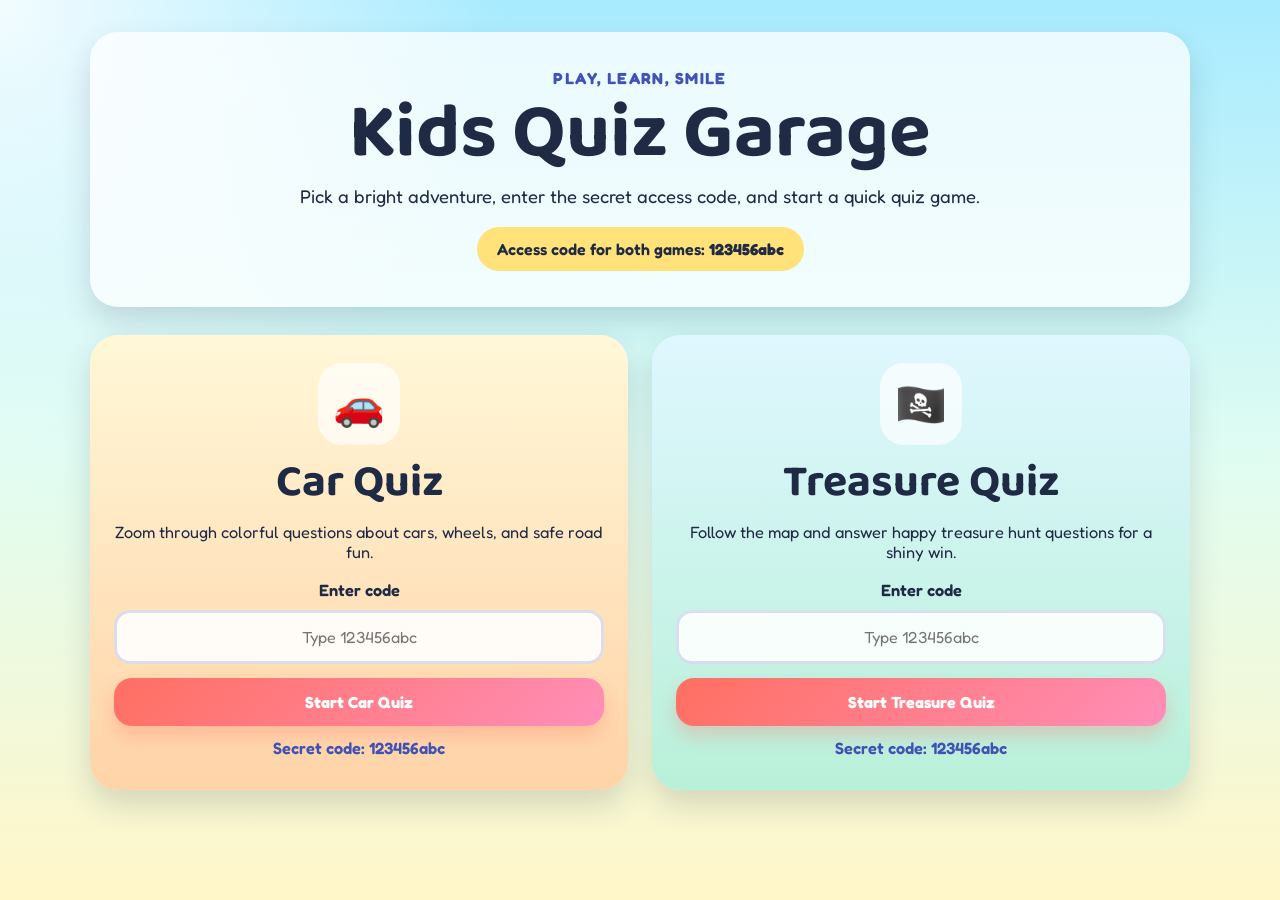
==== index.html @ 43d48d16 "basic website layout" ====
<!DOCTYPE html>
<html lang="en">
<head>
  <meta charset="UTF-8">
  <meta name="viewport" content="width=device-width, initial-scale=1.0">
  <title>Kids Quiz Garage</title>
  <link rel="preconnect" href="https://fonts.googleapis.com">
  <link rel="preconnect" href="https://fonts.gstatic.com" crossorigin>
  <link href="https://fonts.googleapis.com/css2?family=Baloo+2:wght@400;600;700&family=Fredoka:wght@400;500;600&display=swap" rel="stylesheet">
  <link rel="stylesheet" href="styles.css">
</head>
<body class="home-page">
  <main class="page-shell">
    <section class="hero">
      <p class="eyebrow">Play, Learn, Smile</p>
      <h1>Kids Quiz Garage</h1>
      <p class="hero-copy">
        Pick a bright adventure, enter the secret access code, and start a quick quiz game.
      </p>
      <div class="code-badge">Access code for both games: <strong>123456abc</strong></div>
    </section>

    <section class="game-grid">
      <article class="game-card car-card">
        <div class="game-icon">🚗</div>
        <h2>Car Quiz</h2>
        <p>Zoom through colorful questions about cars, wheels, and safe road fun.</p>
        <label for="car-code">Enter code</label>
        <input id="car-code" class="code-input" type="text" placeholder="Type 123456abc">
        <button class="play-button" data-code-target="car-code" data-destination="car-quiz.html">
          Start Car Quiz
        </button>
        <p class="hint">Secret code: 123456abc</p>
      </article>

      <article class="game-card treasure-card">
        <div class="game-icon">🏴‍☠️</div>
        <h2>Treasure Quiz</h2>
        <p>Follow the map and answer happy treasure hunt questions for a shiny win.</p>
        <label for="treasure-code">Enter code</label>
        <input id="treasure-code" class="code-input" type="text" placeholder="Type 123456abc">
        <button class="play-button" data-code-target="treasure-code" data-destination="treasure-quiz.html">
          Start Treasure Quiz
        </button>
        <p class="hint">Secret code: 123456abc</p>
      </article>
    </section>

    <p id="access-message" class="access-message" aria-live="polite"></p>
  </main>

  <script src="script.js"></script>
</body>
</html>
---- styles.css ----
:root {
  --sky: #b8f2ff;
  --sun: #ffe27a;
  --pink: #ff8eb8;
  --coral: #ff6f61;
  --mint: #7de2b8;
  --blueberry: #4052b5;
  --navy: #1f2a44;
  --sand: #fff2c6;
  --white: #ffffff;
  --shadow: 0 14px 30px rgba(31, 42, 68, 0.16);
}

* {
  box-sizing: border-box;
}

body {
  margin: 0;
  font-family: "Fredoka", sans-serif;
  color: var(--navy);
}

.home-page {
  min-height: 100vh;
  background:
    radial-gradient(circle at top left, rgba(255, 255, 255, 0.85), transparent 32%),
    linear-gradient(180deg, #a8ebff 0%, #dffcf2 50%, #fff6c8 100%);
}

.page-shell,
.quiz-shell {
  width: min(1100px, calc(100% - 32px));
  margin: 0 auto;
  padding: 32px 0 48px;
}

.hero,
.quiz-header,
.quiz-panel,
.game-card {
  border-radius: 28px;
  box-shadow: var(--shadow);
}

.hero {
  text-align: center;
  background: rgba(255, 255, 255, 0.75);
  padding: 36px 24px;
  margin-bottom: 28px;
}

.eyebrow {
  margin: 0 0 8px;
  font-weight: 700;
  letter-spacing: 0.08em;
  text-transform: uppercase;
  color: var(--blueberry);
}

h1,
h2 {
  font-family: "Baloo 2", cursive;
  line-height: 1;
  margin: 0;
}

.hero h1,
.quiz-header h1 {
  font-size: clamp(2.7rem, 6vw, 4.8rem);
}

.hero-copy,
.quiz-header p {
  max-width: 680px;
  margin: 12px auto 0;
  font-size: 1.15rem;
}

.code-badge {
  display: inline-block;
  margin-top: 20px;
  padding: 12px 20px;
  border-radius: 999px;
  background: var(--sun);
  font-weight: 600;
}

.game-grid {
  display: grid;
  grid-template-columns: repeat(auto-fit, minmax(280px, 1fr));
  gap: 24px;
}

.game-card {
  padding: 28px 24px;
  background: var(--white);
  text-align: center;
}

.car-card {
  background: linear-gradient(180deg, #fff8d8 0%, #ffd3a8 100%);
}

.treasure-card {
  background: linear-gradient(180deg, #dff7ff 0%, #b9f0d9 100%);
}

.game-icon,
.hero-bubble {
  width: 82px;
  height: 82px;
  border-radius: 24px;
  display: grid;
  place-items: center;
  margin: 0 auto 16px;
  font-size: 2.6rem;
  background: rgba(255, 255, 255, 0.7);
}

.game-card h2,
.quiz-panel h2 {
  font-size: clamp(2rem, 4vw, 2.8rem);
}

.game-card p,
.hint,
.feedback,
.quiz-topline,
.back-link,
label {
  font-size: 1.02rem;
}

label {
  display: block;
  margin: 18px 0 10px;
  font-weight: 600;
}

.code-input {
  width: 100%;
  padding: 14px 16px;
  border: 3px solid rgba(64, 82, 181, 0.18);
  border-radius: 16px;
  font: inherit;
  text-align: center;
  background: rgba(255, 255, 255, 0.88);
}

.play-button,
.next-button,
.restart-button,
.answer-button {
  border: 0;
  cursor: pointer;
  font: inherit;
  font-weight: 700;
  transition: transform 0.18s ease, box-shadow 0.18s ease, opacity 0.18s ease;
}

.play-button,
.next-button,
.restart-button {
  width: 100%;
  margin-top: 14px;
  padding: 14px 18px;
  border-radius: 18px;
  color: var(--white);
  background: linear-gradient(135deg, var(--coral), var(--pink));
  box-shadow: 0 10px 18px rgba(255, 111, 97, 0.28);
}

.play-button:hover,
.next-button:hover,
.restart-button:hover,
.answer-button:hover {
  transform: translateY(-2px);
}

.hint,
.access-message,
.feedback {
  min-height: 24px;
}

.hint {
  margin: 12px 0 0;
  color: var(--blueberry);
  font-weight: 600;
}

.access-message {
  text-align: center;
  font-weight: 700;
  margin: 18px 0 0;
}

.quiz-page {
  min-height: 100vh;
}

.quiz-car {
  background:
    radial-gradient(circle at top right, rgba(255, 255, 255, 0.7), transparent 24%),
    linear-gradient(180deg, #ffe29f 0%, #ffd3c0 44%, #d5f0ff 100%);
}

.quiz-treasure {
  background:
    radial-gradient(circle at top right, rgba(255, 255, 255, 0.72), transparent 24%),
    linear-gradient(180deg, #9be7ff 0%, #c9ffdf 46%, #fff0a6 100%);
}

.back-link {
  display: inline-block;
  margin-bottom: 18px;
  color: var(--navy);
  text-decoration: none;
  font-weight: 700;
}

.quiz-header {
  text-align: center;
  background: rgba(255, 255, 255, 0.74);
  padding: 30px 22px;
  margin-bottom: 24px;
}

.quiz-panel {
  background: rgba(255, 255, 255, 0.92);
  padding: 28px 24px;
}

.quiz-topline {
  display: flex;
  justify-content: space-between;
  gap: 16px;
  margin-bottom: 18px;
  font-weight: 700;
  color: var(--blueberry);
}

.answers {
  display: grid;
  grid-template-columns: 1fr;
  gap: 14px;
  margin: 22px 0 18px;
}

.answer-button {
  width: 100%;
  padding: 16px 18px;
  border-radius: 20px;
  background: linear-gradient(135deg, #fff0fb, #e8f7ff);
  color: var(--navy);
  border: 3px solid transparent;
}

.answer-button.correct {
  background: linear-gradient(135deg, #d3ffdd, #98e9bd);
  border-color: #54b57a;
}

.answer-button.wrong {
  background: linear-gradient(135deg, #ffd6d6, #ffb0b0);
  border-color: #ea6c6c;
}

.answer-button:disabled {
  cursor: default;
  opacity: 0.95;
}

.feedback {
  font-weight: 700;
  color: var(--blueberry);
}

.next-button,
.restart-button {
  display: none;
}

.next-button.visible,
.restart-button.visible {
  display: block;
}

@media (max-width: 640px) {
  .page-shell,
  .quiz-shell {
    width: min(100% - 20px, 1100px);
    padding-top: 20px;
  }

  .hero,
  .quiz-header,
  .quiz-panel,
  .game-card {
    border-radius: 22px;
  }

  .quiz-topline {
    flex-direction: column;
  }
}
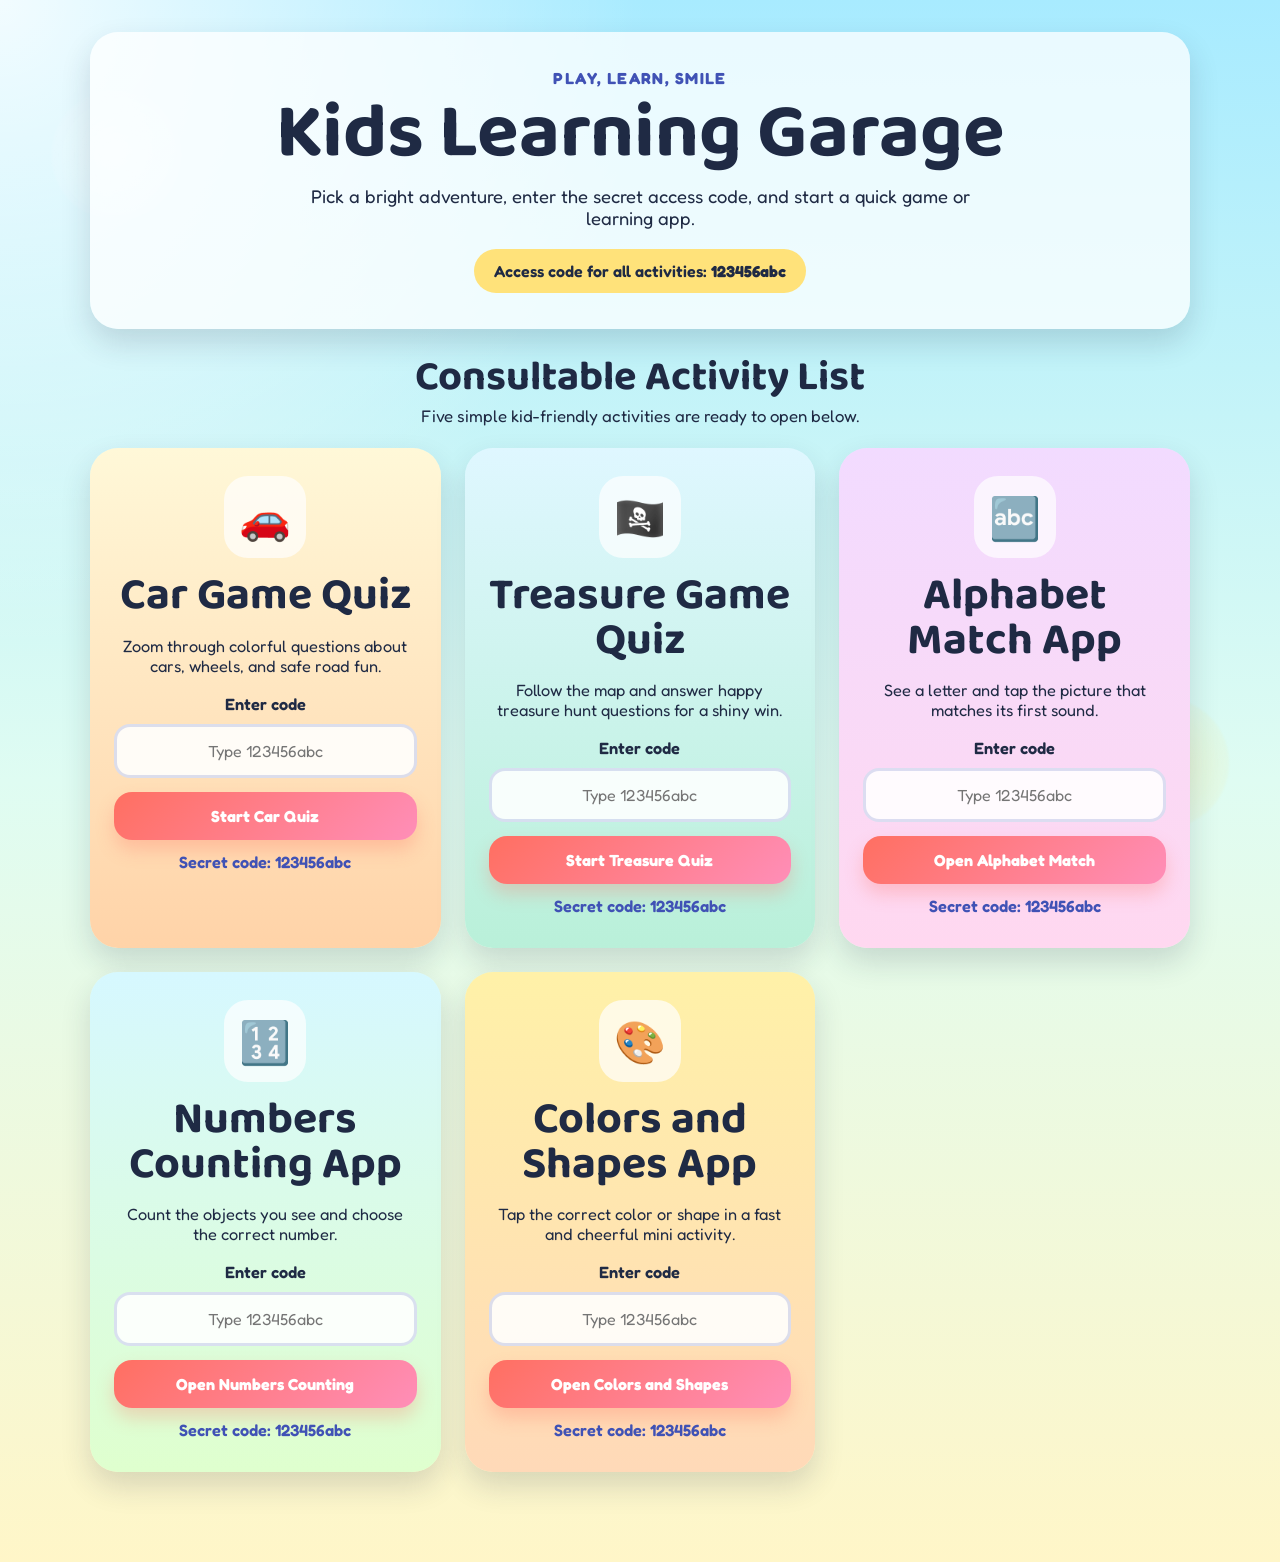
==== commit 4bb43987: "Changes to the structure, and added 3 application" ====
--- a/index.html
+++ b/index.html
@@ -1,54 +1,154 @@
-<!DOCTYPE html>
+<!doctype html>
 <html lang="en">
-<head>
-  <meta charset="UTF-8">
-  <meta name="viewport" content="width=device-width, initial-scale=1.0">
-  <title>Kids Quiz Garage</title>
-  <link rel="preconnect" href="https://fonts.googleapis.com">
-  <link rel="preconnect" href="https://fonts.gstatic.com" crossorigin>
-  <link href="https://fonts.googleapis.com/css2?family=Baloo+2:wght@400;600;700&family=Fredoka:wght@400;500;600&display=swap" rel="stylesheet">
-  <link rel="stylesheet" href="styles.css">
-</head>
-<body class="home-page">
-  <main class="page-shell">
-    <section class="hero">
-      <p class="eyebrow">Play, Learn, Smile</p>
-      <h1>Kids Quiz Garage</h1>
-      <p class="hero-copy">
-        Pick a bright adventure, enter the secret access code, and start a quick quiz game.
-      </p>
-      <div class="code-badge">Access code for both games: <strong>123456abc</strong></div>
-    </section>
+  <head>
+    <meta charset="UTF-8" />
+    <meta name="viewport" content="width=device-width, initial-scale=1.0" />
+    <title>Kids Learning Garage</title>
+    <link rel="preconnect" href="https://fonts.googleapis.com" />
+    <link rel="preconnect" href="https://fonts.gstatic.com" crossorigin />
+    <link
+      href="https://fonts.googleapis.com/css2?family=Baloo+2:wght@400;600;700&family=Fredoka:wght@400;500;600&display=swap"
+      rel="stylesheet"
+    />
+    <link rel="stylesheet" href="styles.css" />
+  </head>
+  <body class="home-page">
+    <main class="page-shell">
+      <section class="hero">
+        <p class="eyebrow">Play, Learn, Smile</p>
+        <h1>Kids Learning Garage</h1>
+        <p class="hero-copy">
+          Pick a bright adventure, enter the secret access code, and start a
+          quick game or learning app.
+        </p>
+        <div class="code-badge">
+          Access code for all activities: <strong>123456abc</strong>
+        </div>
+      </section>
 
-    <section class="game-grid">
-      <article class="game-card car-card">
-        <div class="game-icon">🚗</div>
-        <h2>Car Quiz</h2>
-        <p>Zoom through colorful questions about cars, wheels, and safe road fun.</p>
-        <label for="car-code">Enter code</label>
-        <input id="car-code" class="code-input" type="text" placeholder="Type 123456abc">
-        <button class="play-button" data-code-target="car-code" data-destination="car-quiz.html">
-          Start Car Quiz
-        </button>
-        <p class="hint">Secret code: 123456abc</p>
-      </article>
+      <section class="list-heading">
+        <h2>Consultable Activity List</h2>
+        <p>Five simple kid-friendly activities are ready to open below.</p>
+      </section>
 
-      <article class="game-card treasure-card">
-        <div class="game-icon">🏴‍☠️</div>
-        <h2>Treasure Quiz</h2>
-        <p>Follow the map and answer happy treasure hunt questions for a shiny win.</p>
-        <label for="treasure-code">Enter code</label>
-        <input id="treasure-code" class="code-input" type="text" placeholder="Type 123456abc">
-        <button class="play-button" data-code-target="treasure-code" data-destination="treasure-quiz.html">
-          Start Treasure Quiz
-        </button>
-        <p class="hint">Secret code: 123456abc</p>
-      </article>
-    </section>
+      <section class="game-grid">
+        <article class="game-card car-card">
+          <div class="game-icon">🚗</div>
+          <h2>Car Game Quiz</h2>
+          <p>
+            Zoom through colorful questions about cars, wheels, and safe road
+            fun.
+          </p>
+          <label for="car-code">Enter code</label>
+          <input
+            id="car-code"
+            class="code-input"
+            type="text"
+            placeholder="Type 123456abc"
+          />
+          <button
+            class="play-button"
+            data-code-target="car-code"
+            data-destination="car-quiz.html"
+          >
+            Start Car Quiz
+          </button>
+          <p class="hint">Secret code: 123456abc</p>
+        </article>
 
-    <p id="access-message" class="access-message" aria-live="polite"></p>
-  </main>
+        <article class="game-card treasure-card">
+          <div class="game-icon">🏴‍☠️</div>
+          <h2>Treasure Game Quiz</h2>
+          <p>
+            Follow the map and answer happy treasure hunt questions for a shiny
+            win.
+          </p>
+          <label for="treasure-code">Enter code</label>
+          <input
+            id="treasure-code"
+            class="code-input"
+            type="text"
+            placeholder="Type 123456abc"
+          />
+          <button
+            class="play-button"
+            data-code-target="treasure-code"
+            data-destination="treasure-quiz.html"
+          >
+            Start Treasure Quiz
+          </button>
+          <p class="hint">Secret code: 123456abc</p>
+        </article>
 
-  <script src="script.js"></script>
-</body>
+        <article class="game-card alphabet-card">
+          <div class="game-icon">🔤</div>
+          <h2>Alphabet Match App</h2>
+          <p>See a letter and tap the picture that matches its first sound.</p>
+          <label for="alphabet-code">Enter code</label>
+          <input
+            id="alphabet-code"
+            class="code-input"
+            type="text"
+            placeholder="Type 123456abc"
+          />
+          <button
+            class="play-button"
+            data-code-target="alphabet-code"
+            data-destination="alphabet-match.html"
+          >
+            Open Alphabet Match
+          </button>
+          <p class="hint">Secret code: 123456abc</p>
+        </article>
+
+        <article class="game-card numbers-card">
+          <div class="game-icon">🔢</div>
+          <h2>Numbers Counting App</h2>
+          <p>Count the objects you see and choose the correct number.</p>
+          <label for="numbers-code">Enter code</label>
+          <input
+            id="numbers-code"
+            class="code-input"
+            type="text"
+            placeholder="Type 123456abc"
+          />
+          <button
+            class="play-button"
+            data-code-target="numbers-code"
+            data-destination="numbers-counting.html"
+          >
+            Open Numbers Counting
+          </button>
+          <p class="hint">Secret code: 123456abc</p>
+        </article>
+
+        <article class="game-card colors-card">
+          <div class="game-icon">🎨</div>
+          <h2>Colors and Shapes App</h2>
+          <p>
+            Tap the correct color or shape in a fast and cheerful mini activity.
+          </p>
+          <label for="colors-code">Enter code</label>
+          <input
+            id="colors-code"
+            class="code-input"
+            type="text"
+            placeholder="Type 123456abc"
+          />
+          <button
+            class="play-button"
+            data-code-target="colors-code"
+            data-destination="colors-shapes.html"
+          >
+            Open Colors and Shapes
+          </button>
+          <p class="hint">Secret code: 123456abc</p>
+        </article>
+      </section>
+
+      <p id="access-message" class="access-message" aria-live="polite"></p>
+    </main>
+
+    <script src="script.js"></script>
+  </body>
 </html>
--- a/styles.css
+++ b/styles.css
@@ -19,6 +19,7 @@
   margin: 0;
   font-family: "Fredoka", sans-serif;
   color: var(--navy);
+  overflow-x: hidden;
 }
 
 .home-page {
@@ -26,6 +27,38 @@
   background:
     radial-gradient(circle at top left, rgba(255, 255, 255, 0.85), transparent 32%),
     linear-gradient(180deg, #a8ebff 0%, #dffcf2 50%, #fff6c8 100%);
+  position: relative;
+}
+
+.home-page::before,
+.home-page::after,
+.quiz-page::before,
+.quiz-page::after {
+  content: "";
+  position: fixed;
+  width: 130px;
+  height: 130px;
+  border-radius: 50%;
+  pointer-events: none;
+  opacity: 0.36;
+  filter: blur(1px);
+  z-index: 0;
+}
+
+.home-page::before,
+.quiz-page::before {
+  top: 10%;
+  left: 4%;
+  background: radial-gradient(circle, rgba(255, 255, 255, 0.95), rgba(255, 255, 255, 0));
+  animation: floatCloud 10s ease-in-out infinite;
+}
+
+.home-page::after,
+.quiz-page::after {
+  right: 4%;
+  bottom: 8%;
+  background: radial-gradient(circle, rgba(255, 226, 122, 0.75), rgba(255, 226, 122, 0));
+  animation: floatCloud 12s ease-in-out infinite reverse;
 }
 
 .page-shell,
@@ -33,6 +66,23 @@
   width: min(1100px, calc(100% - 32px));
   margin: 0 auto;
   padding: 32px 0 48px;
+  position: relative;
+  z-index: 1;
+  animation: fadeLift 0.75s ease;
+}
+
+.list-heading {
+  text-align: center;
+  margin: 0 0 22px;
+}
+
+.list-heading h2 {
+  font-size: clamp(1.8rem, 4vw, 2.6rem);
+}
+
+.list-heading p {
+  margin: 8px 0 0;
+  font-size: 1.05rem;
 }
 
 .hero,
@@ -48,6 +98,7 @@
   background: rgba(255, 255, 255, 0.75);
   padding: 36px 24px;
   margin-bottom: 28px;
+  animation: popIn 0.7s ease;
 }
 
 .eyebrow {
@@ -84,6 +135,7 @@
   border-radius: 999px;
   background: var(--sun);
   font-weight: 600;
+  animation: bob 2.8s ease-in-out infinite;
 }
 
 .game-grid {
@@ -96,6 +148,29 @@
   padding: 28px 24px;
   background: var(--white);
   text-align: center;
+  animation: popIn 0.7s ease;
+  transition: transform 0.22s ease, box-shadow 0.22s ease;
+}
+
+.game-card:hover {
+  transform: translateY(-6px) rotate(-1deg);
+  box-shadow: 0 18px 34px rgba(31, 42, 68, 0.2);
+}
+
+.game-card:nth-child(2) {
+  animation-delay: 0.08s;
+}
+
+.game-card:nth-child(3) {
+  animation-delay: 0.16s;
+}
+
+.game-card:nth-child(4) {
+  animation-delay: 0.24s;
+}
+
+.game-card:nth-child(5) {
+  animation-delay: 0.32s;
 }
 
 .car-card {
@@ -104,6 +179,18 @@
 
 .treasure-card {
   background: linear-gradient(180deg, #dff7ff 0%, #b9f0d9 100%);
+}
+
+.alphabet-card {
+  background: linear-gradient(180deg, #f2dbff 0%, #ffd8f0 100%);
+}
+
+.numbers-card {
+  background: linear-gradient(180deg, #d6f8ff 0%, #dfffce 100%);
+}
+
+.colors-card {
+  background: linear-gradient(180deg, #fff1a8 0%, #ffd9b8 100%);
 }
 
 .game-icon,
@@ -116,6 +203,7 @@
   margin: 0 auto 16px;
   font-size: 2.6rem;
   background: rgba(255, 255, 255, 0.7);
+  animation: floaty 3.4s ease-in-out infinite;
 }
 
 .game-card h2,
@@ -156,7 +244,7 @@
   cursor: pointer;
   font: inherit;
   font-weight: 700;
-  transition: transform 0.18s ease, box-shadow 0.18s ease, opacity 0.18s ease;
+  transition: transform 0.18s ease, box-shadow 0.18s ease, opacity 0.18s ease, filter 0.18s ease;
 }
 
 .play-button,
@@ -169,13 +257,22 @@
   color: var(--white);
   background: linear-gradient(135deg, var(--coral), var(--pink));
   box-shadow: 0 10px 18px rgba(255, 111, 97, 0.28);
+  animation: buttonPulse 2.4s ease-in-out infinite;
 }
 
 .play-button:hover,
 .next-button:hover,
 .restart-button:hover,
 .answer-button:hover {
-  transform: translateY(-2px);
+  transform: translateY(-3px) scale(1.02);
+  filter: brightness(1.03);
+}
+
+.play-button:active,
+.next-button:active,
+.restart-button:active,
+.answer-button:active {
+  transform: scale(0.98);
 }
 
 .hint,
@@ -210,6 +307,24 @@
   background:
     radial-gradient(circle at top right, rgba(255, 255, 255, 0.72), transparent 24%),
     linear-gradient(180deg, #9be7ff 0%, #c9ffdf 46%, #fff0a6 100%);
+}
+
+.quiz-alphabet {
+  background:
+    radial-gradient(circle at top right, rgba(255, 255, 255, 0.72), transparent 24%),
+    linear-gradient(180deg, #f2ddff 0%, #ffd8f4 52%, #fff4b8 100%);
+}
+
+.quiz-numbers {
+  background:
+    radial-gradient(circle at top right, rgba(255, 255, 255, 0.72), transparent 24%),
+    linear-gradient(180deg, #d0f8ff 0%, #d6ffd6 50%, #fff0a3 100%);
+}
+
+.quiz-colors {
+  background:
+    radial-gradient(circle at top right, rgba(255, 255, 255, 0.72), transparent 24%),
+    linear-gradient(180deg, #fff3ac 0%, #ffd8bf 48%, #ffc5dd 100%);
 }
 
 .back-link {
@@ -225,11 +340,13 @@
   background: rgba(255, 255, 255, 0.74);
   padding: 30px 22px;
   margin-bottom: 24px;
+  animation: popIn 0.7s ease;
 }
 
 .quiz-panel {
   background: rgba(255, 255, 255, 0.92);
   padding: 28px 24px;
+  animation: fadeLift 0.8s ease;
 }
 
 .quiz-topline {
@@ -246,6 +363,18 @@
   grid-template-columns: 1fr;
   gap: 14px;
   margin: 22px 0 18px;
+}
+
+.question-visual {
+  min-height: 88px;
+  margin: 8px 0 18px;
+  padding: 18px;
+  border-radius: 24px;
+  background: linear-gradient(135deg, rgba(255, 226, 122, 0.34), rgba(184, 242, 255, 0.45));
+  text-align: center;
+  font-size: clamp(2rem, 6vw, 3.6rem);
+  font-weight: 700;
+  animation: wiggleGlow 3s ease-in-out infinite;
 }
 
 .answer-button {
@@ -255,6 +384,7 @@
   background: linear-gradient(135deg, #fff0fb, #e8f7ff);
   color: var(--navy);
   border: 3px solid transparent;
+  animation: fadeLift 0.45s ease;
 }
 
 .answer-button.correct {
@@ -285,6 +415,111 @@
 .next-button.visible,
 .restart-button.visible {
   display: block;
+}
+
+.answers .answer-button:nth-child(1) {
+  animation-delay: 0.04s;
+}
+
+.answers .answer-button:nth-child(2) {
+  animation-delay: 0.1s;
+}
+
+.answers .answer-button:nth-child(3) {
+  animation-delay: 0.16s;
+}
+
+@keyframes fadeLift {
+  from {
+    opacity: 0;
+    transform: translateY(16px);
+  }
+
+  to {
+    opacity: 1;
+    transform: translateY(0);
+  }
+}
+
+@keyframes popIn {
+  0% {
+    opacity: 0;
+    transform: scale(0.94) translateY(12px);
+  }
+
+  70% {
+    transform: scale(1.02) translateY(-2px);
+  }
+
+  100% {
+    opacity: 1;
+    transform: scale(1) translateY(0);
+  }
+}
+
+@keyframes floaty {
+  0%,
+  100% {
+    transform: translateY(0) rotate(0deg);
+  }
+
+  50% {
+    transform: translateY(-8px) rotate(3deg);
+  }
+}
+
+@keyframes bob {
+  0%,
+  100% {
+    transform: translateY(0);
+  }
+
+  50% {
+    transform: translateY(-5px);
+  }
+}
+
+@keyframes buttonPulse {
+  0%,
+  100% {
+    box-shadow: 0 10px 18px rgba(255, 111, 97, 0.28);
+  }
+
+  50% {
+    box-shadow: 0 14px 26px rgba(255, 111, 97, 0.38);
+  }
+}
+
+@keyframes wiggleGlow {
+  0%,
+  100% {
+    transform: rotate(0deg) scale(1);
+    box-shadow: 0 0 0 rgba(255, 226, 122, 0.18);
+  }
+
+  25% {
+    transform: rotate(-2deg) scale(1.02);
+  }
+
+  50% {
+    transform: rotate(2deg) scale(1.03);
+    box-shadow: 0 14px 26px rgba(255, 226, 122, 0.28);
+  }
+
+  75% {
+    transform: rotate(-1deg) scale(1.01);
+  }
+}
+
+@keyframes floatCloud {
+  0%,
+  100% {
+    transform: translate3d(0, 0, 0);
+  }
+
+  50% {
+    transform: translate3d(18px, -14px, 0);
+  }
 }
 
 @media (max-width: 640px) {
@@ -304,4 +539,12 @@
   .quiz-topline {
     flex-direction: column;
   }
-}
+
+  .home-page::before,
+  .home-page::after,
+  .quiz-page::before,
+  .quiz-page::after {
+    width: 96px;
+    height: 96px;
+  }
+}
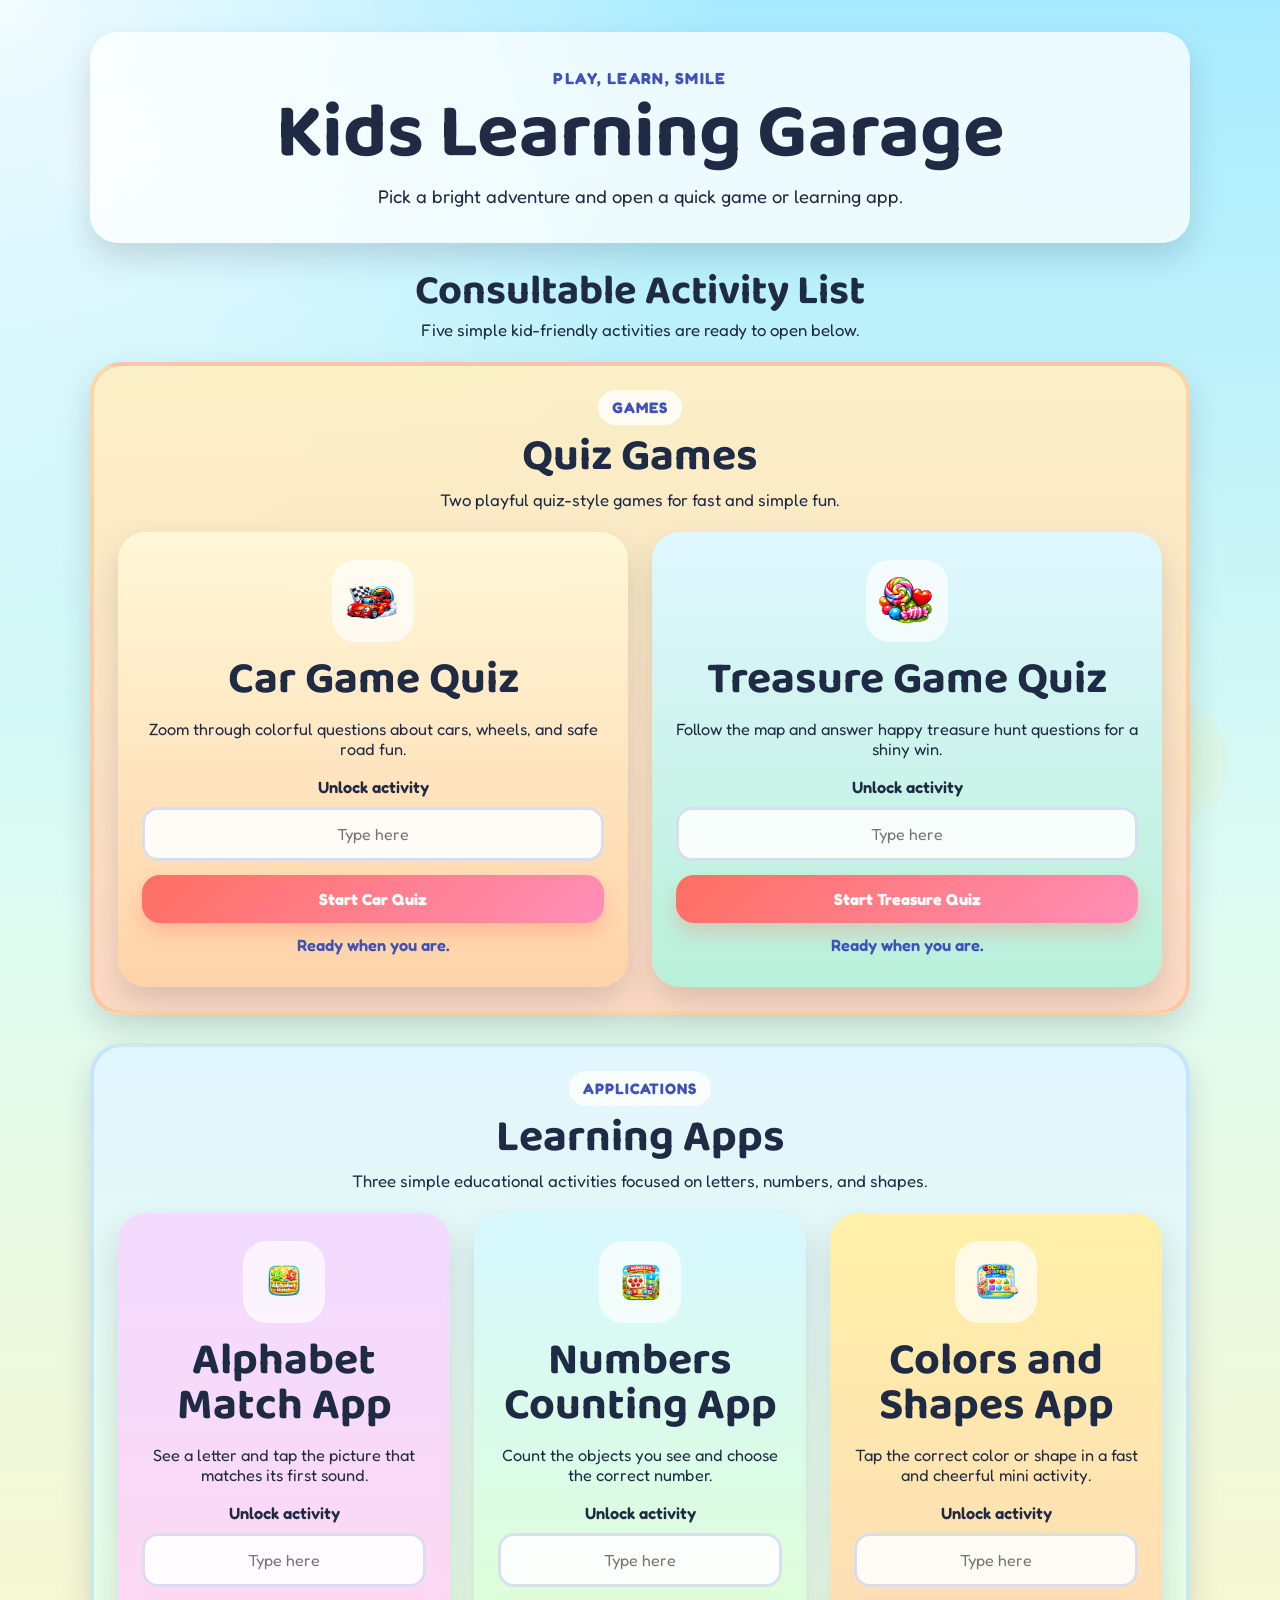
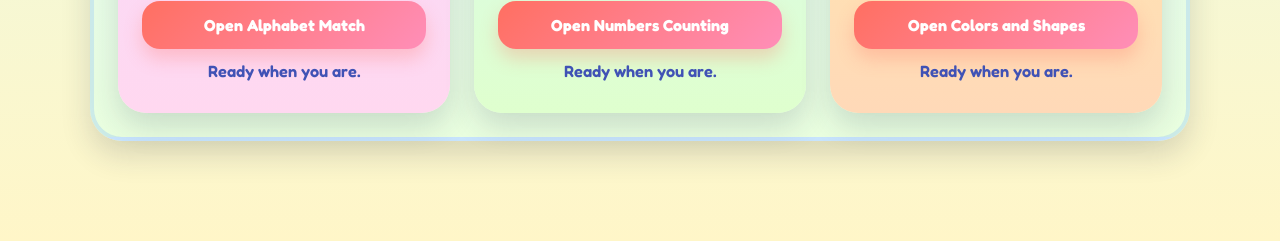
==== commit b9d7e2ff: "added assets" ====
--- a/index.html
+++ b/index.html
@@ -10,6 +10,7 @@
       href="https://fonts.googleapis.com/css2?family=Baloo+2:wght@400;600;700&family=Fredoka:wght@400;500;600&display=swap"
       rel="stylesheet"
     />
+    <link rel="icon" type="image/png" href="assets/alphabet-app.png" />
     <link rel="stylesheet" href="styles.css" />
   </head>
   <body class="home-page">
@@ -18,12 +19,8 @@
         <p class="eyebrow">Play, Learn, Smile</p>
         <h1>Kids Learning Garage</h1>
         <p class="hero-copy">
-          Pick a bright adventure, enter the secret access code, and start a
-          quick game or learning app.
+          Pick a bright adventure and open a quick game or learning app.
         </p>
-        <div class="code-badge">
-          Access code for all activities: <strong>123456abc</strong>
-        </div>
       </section>
 
       <section class="list-heading">
@@ -31,119 +28,168 @@
         <p>Five simple kid-friendly activities are ready to open below.</p>
       </section>
 
-      <section class="game-grid">
-        <article class="game-card car-card">
-          <div class="game-icon">🚗</div>
-          <h2>Car Game Quiz</h2>
-          <p>
-            Zoom through colorful questions about cars, wheels, and safe road
-            fun.
-          </p>
-          <label for="car-code">Enter code</label>
-          <input
-            id="car-code"
-            class="code-input"
-            type="text"
-            placeholder="Type 123456abc"
-          />
-          <button
-            class="play-button"
-            data-code-target="car-code"
-            data-destination="car-quiz.html"
-          >
-            Start Car Quiz
-          </button>
-          <p class="hint">Secret code: 123456abc</p>
-        </article>
-
-        <article class="game-card treasure-card">
-          <div class="game-icon">🏴‍☠️</div>
-          <h2>Treasure Game Quiz</h2>
-          <p>
-            Follow the map and answer happy treasure hunt questions for a shiny
-            win.
-          </p>
-          <label for="treasure-code">Enter code</label>
-          <input
-            id="treasure-code"
-            class="code-input"
-            type="text"
-            placeholder="Type 123456abc"
-          />
-          <button
-            class="play-button"
-            data-code-target="treasure-code"
-            data-destination="treasure-quiz.html"
-          >
-            Start Treasure Quiz
-          </button>
-          <p class="hint">Secret code: 123456abc</p>
-        </article>
-
-        <article class="game-card alphabet-card">
-          <div class="game-icon">🔤</div>
-          <h2>Alphabet Match App</h2>
-          <p>See a letter and tap the picture that matches its first sound.</p>
-          <label for="alphabet-code">Enter code</label>
-          <input
-            id="alphabet-code"
-            class="code-input"
-            type="text"
-            placeholder="Type 123456abc"
-          />
-          <button
-            class="play-button"
-            data-code-target="alphabet-code"
-            data-destination="alphabet-match.html"
-          >
-            Open Alphabet Match
-          </button>
-          <p class="hint">Secret code: 123456abc</p>
-        </article>
-
-        <article class="game-card numbers-card">
-          <div class="game-icon">🔢</div>
-          <h2>Numbers Counting App</h2>
-          <p>Count the objects you see and choose the correct number.</p>
-          <label for="numbers-code">Enter code</label>
-          <input
-            id="numbers-code"
-            class="code-input"
-            type="text"
-            placeholder="Type 123456abc"
-          />
-          <button
-            class="play-button"
-            data-code-target="numbers-code"
-            data-destination="numbers-counting.html"
-          >
-            Open Numbers Counting
-          </button>
-          <p class="hint">Secret code: 123456abc</p>
-        </article>
-
-        <article class="game-card colors-card">
-          <div class="game-icon">🎨</div>
-          <h2>Colors and Shapes App</h2>
-          <p>
-            Tap the correct color or shape in a fast and cheerful mini activity.
-          </p>
-          <label for="colors-code">Enter code</label>
-          <input
-            id="colors-code"
-            class="code-input"
-            type="text"
-            placeholder="Type 123456abc"
-          />
-          <button
-            class="play-button"
-            data-code-target="colors-code"
-            data-destination="colors-shapes.html"
-          >
-            Open Colors and Shapes
-          </button>
-          <p class="hint">Secret code: 123456abc</p>
-        </article>
+      <section class="activity-section games-section">
+        <div class="section-heading">
+          <p class="section-tag">Games</p>
+          <h2>Quiz Games</h2>
+          <p>Two playful quiz-style games for fast and simple fun.</p>
+        </div>
+
+        <div class="game-grid">
+          <article class="game-card car-card">
+            <img
+              class="game-icon"
+              src="assets/Car-Game.png"
+              alt="Car game icon"
+              style="object-fit: contain; padding: 10px"
+            />
+            <h2>Car Game Quiz</h2>
+            <p>
+              Zoom through colorful questions about cars, wheels, and safe road
+              fun.
+            </p>
+            <label for="car-code">Unlock activity</label>
+            <input
+              id="car-code"
+              class="code-input"
+              type="text"
+              placeholder="Type here"
+            />
+            <button
+              class="play-button"
+              data-app="car"
+              data-code-target="car-code"
+              data-destination="car-quiz.html"
+            >
+              Start Car Quiz
+            </button>
+            <p class="hint">Ready when you are.</p>
+          </article>
+
+          <article class="game-card treasure-card">
+            <img
+              class="game-icon"
+              src="assets/Candy-Game.png"
+              alt="Treasure game icon"
+              style="object-fit: contain; padding: 10px"
+            />
+            <h2>Treasure Game Quiz</h2>
+            <p>
+              Follow the map and answer happy treasure hunt questions for a
+              shiny win.
+            </p>
+            <label for="treasure-code">Unlock activity</label>
+            <input
+              id="treasure-code"
+              class="code-input"
+              type="text"
+              placeholder="Type here"
+            />
+            <button
+              class="play-button"
+              data-app="treasure"
+              data-code-target="treasure-code"
+              data-destination="treasure-quiz.html"
+            >
+              Start Treasure Quiz
+            </button>
+            <p class="hint">Ready when you are.</p>
+          </article>
+        </div>
+      </section>
+
+      <section class="activity-section apps-section">
+        <div class="section-heading">
+          <p class="section-tag">Applications</p>
+          <h2>Learning Apps</h2>
+          <p>Three simple educational activities focused on letters, numbers, and shapes.</p>
+        </div>
+
+        <div class="game-grid">
+          <article class="game-card alphabet-card">
+            <img
+              class="game-icon"
+              src="assets/alphabet-app.png"
+              alt="Alphabet app icon"
+              style="object-fit: contain; padding: 10px"
+            />
+            <h2>Alphabet Match App</h2>
+            <p>See a letter and tap the picture that matches its first sound.</p>
+            <label for="alphabet-code">Unlock activity</label>
+            <input
+              id="alphabet-code"
+              class="code-input"
+              type="text"
+              placeholder="Type here"
+            />
+            <button
+              class="play-button"
+              data-app="alphabet"
+              data-code-target="alphabet-code"
+              data-destination="alphabet-match.html"
+            >
+              Open Alphabet Match
+            </button>
+            <p class="hint">Ready when you are.</p>
+          </article>
+
+          <article class="game-card numbers-card">
+            <img
+              class="game-icon"
+              src="assets/number-app.png"
+              alt="Numbers app icon"
+              style="object-fit: contain; padding: 10px"
+            />
+            <h2>Numbers Counting App</h2>
+            <p>Count the objects you see and choose the correct number.</p>
+            <label for="numbers-code">Unlock activity</label>
+            <input
+              id="numbers-code"
+              class="code-input"
+              type="text"
+              placeholder="Type here"
+            />
+            <button
+              class="play-button"
+              data-app="numbers"
+              data-code-target="numbers-code"
+              data-destination="numbers-counting.html"
+            >
+              Open Numbers Counting
+            </button>
+            <p class="hint">Ready when you are.</p>
+          </article>
+
+          <article class="game-card colors-card">
+            <img
+              class="game-icon"
+              src="assets/colorshape-app.png"
+              alt="Colors and shapes app icon"
+              style="object-fit: contain; padding: 10px"
+            />
+            <h2>Colors and Shapes App</h2>
+            <p>
+              Tap the correct color or shape in a fast and cheerful mini
+              activity.
+            </p>
+            <label for="colors-code">Unlock activity</label>
+            <input
+              id="colors-code"
+              class="code-input"
+              type="text"
+              placeholder="Type here"
+            />
+            <button
+              class="play-button"
+              data-app="colors"
+              data-code-target="colors-code"
+              data-destination="colors-shapes.html"
+            >
+              Open Colors and Shapes
+            </button>
+            <p class="hint">Ready when you are.</p>
+          </article>
+        </div>
       </section>
 
       <p id="access-message" class="access-message" aria-live="polite"></p>
--- a/styles.css
+++ b/styles.css
@@ -85,6 +85,51 @@
   font-size: 1.05rem;
 }
 
+.activity-section {
+  padding: 24px;
+  border-radius: 32px;
+  margin-bottom: 28px;
+  box-shadow: var(--shadow);
+  animation: fadeLift 0.8s ease;
+}
+
+.games-section {
+  background: linear-gradient(180deg, rgba(255, 239, 193, 0.92), rgba(255, 214, 191, 0.92));
+  border: 4px solid rgba(255, 143, 88, 0.28);
+}
+
+.apps-section {
+  background: linear-gradient(180deg, rgba(225, 245, 255, 0.94), rgba(232, 255, 225, 0.94));
+  border: 4px solid rgba(88, 153, 255, 0.2);
+}
+
+.section-heading {
+  text-align: center;
+  margin: 0 0 22px;
+}
+
+.section-tag {
+  display: inline-block;
+  margin: 0 0 10px;
+  padding: 8px 14px;
+  border-radius: 999px;
+  font-size: 0.95rem;
+  font-weight: 700;
+  letter-spacing: 0.06em;
+  text-transform: uppercase;
+  background: rgba(255, 255, 255, 0.78);
+  color: var(--blueberry);
+}
+
+.section-heading h2 {
+  font-size: clamp(2rem, 4vw, 2.8rem);
+}
+
+.section-heading p:last-child {
+  margin: 10px 0 0;
+  font-size: 1.05rem;
+}
+
 .hero,
 .quiz-header,
 .quiz-panel,
@@ -540,6 +585,11 @@
     flex-direction: column;
   }
 
+  .activity-section {
+    padding: 18px;
+    border-radius: 24px;
+  }
+
   .home-page::before,
   .home-page::after,
   .quiz-page::before,
